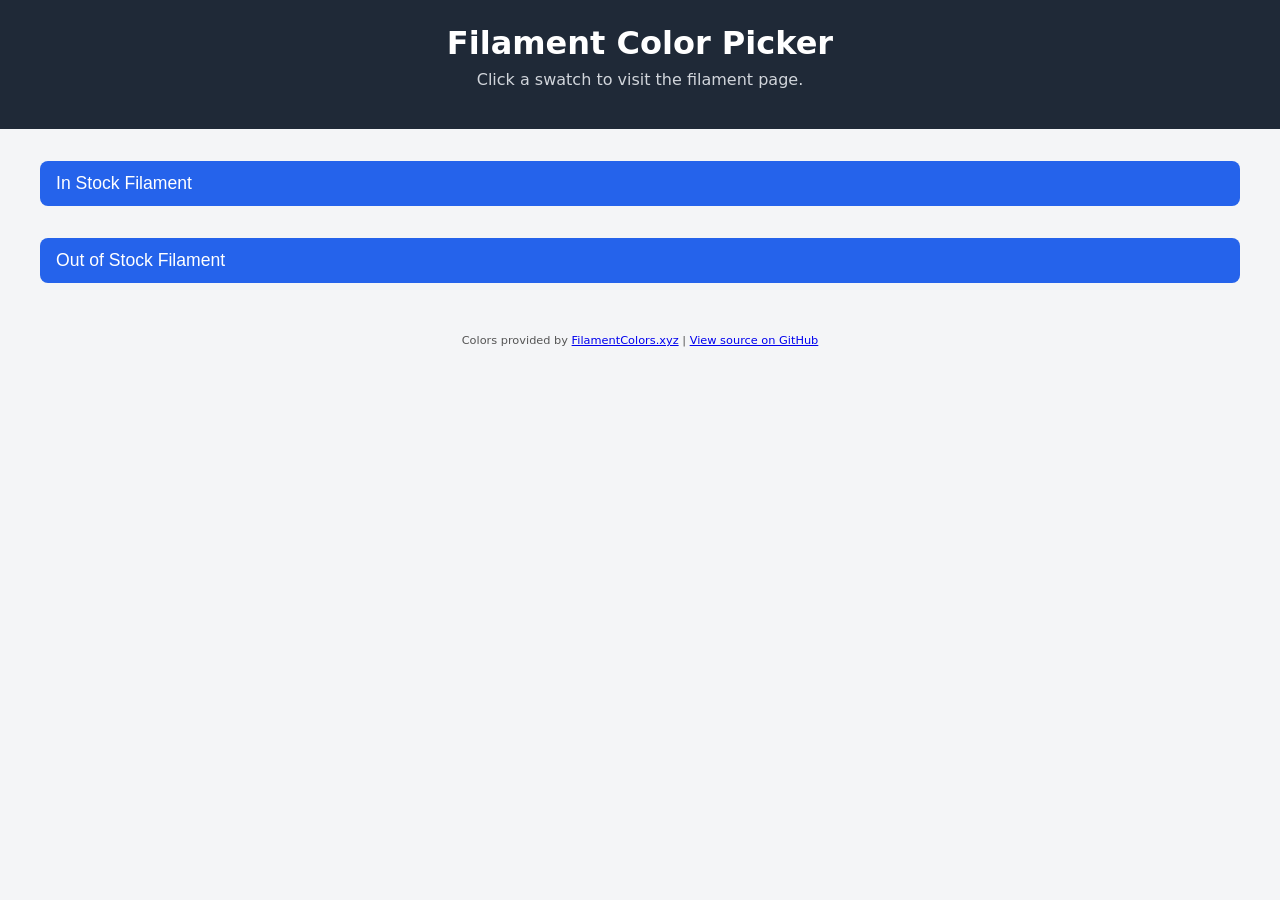
==== static/index.html @ cc7d748e "Add Github link" ====
<!DOCTYPE html>
<html lang="en">
<head>
  <meta charset="UTF-8" />
  <meta name="viewport" content="width=device-width, initial-scale=1.0" />
  <title>Filament Color Picker</title>
  <link rel="stylesheet" href="styles.css" />
</head>
<body>
  <header>
    <h1>Filament Color Picker</h1>
    <p>Click a swatch to visit the filament page.</p>
  </header>

  <main>
    <section>
      <button class="toggle-btn" data-target="in-stock">In Stock Filament</button>
      <div id="in-stock" class="swatch-grid collapse"></div>
    </section>

    <section>
      <button class="toggle-btn" data-target="out-stock">Out of Stock Filament</button>
      <div id="out-stock" class="swatch-grid collapse"></div>
    </section>
  </main>

  <footer>
    <small>
      Colors provided by 
      <a href="https://filamentcolors.xyz" target="_blank">FilamentColors.xyz</a> |
      <a href="https://github.com/ChrisLeinbach/FeedME-Colors/" target="_blank">View source on GitHub</a>
    </small>
  </footer>

  <script src="app.js"></script>
</body>
</html>
---- static/styles.css ----
/* Reset + base styles */
body {
  margin: 0;
  font-family: 'Inter', system-ui, sans-serif;
  background: #f4f5f7;
  color: #222;
}

header {
  background: #1f2937;
  color: #fff;
  padding: 1.5rem;
  text-align: center;
}

header h1 {
  margin: 0;
  font-size: 2rem;
}

header p {
  margin-top: 0.5rem;
  font-size: 1rem;
  color: #d1d5db;
}

main {
  padding: 1rem 2rem;
  max-width: 1200px;
  margin: auto;
}

.toggle-btn {
  width: 100%;
  text-align: left;
  font-size: 1.1rem;
  padding: 0.75rem 1rem;
  margin: 1rem 0 0.5rem 0;
  border: none;
  background: #2563eb;
  color: white;
  border-radius: 8px;
  cursor: pointer;
  transition: background 0.2s ease;
}

.toggle-btn:hover {
  background: #1d4ed8;
}

.collapse {
  display: none;
}

.swatch-grid {
  display: grid;
  grid-template-columns: repeat(auto-fill, minmax(180px, 1fr));
  gap: 1rem;
  margin-top: 0.5rem;
}

.card {
  background: white;
  border-radius: 12px;
  overflow: hidden;
  box-shadow: 0 2px 6px rgba(0,0,0,0.1);
  cursor: pointer;
  transition: transform 0.15s ease, box-shadow 0.15s ease;
  display: flex;
  flex-direction: column;
}

.card:hover {
  transform: translateY(-3px);
  box-shadow: 0 5px 12px rgba(0,0,0,0.2);
}

.swatch {
  height: 120px;
  background-size: cover;
  background-position: center;
}

.meta {
  padding: 0.6rem;
  font-size: 0.9rem;
}

.meta strong {
  display: block;
  margin-bottom: 0.25rem;
}

.out {
  opacity: 0.5;
  cursor: default;
}

footer {
  text-align: center;
  padding: 1rem 0;
  font-size: 0.85rem;
  color: #555;
}
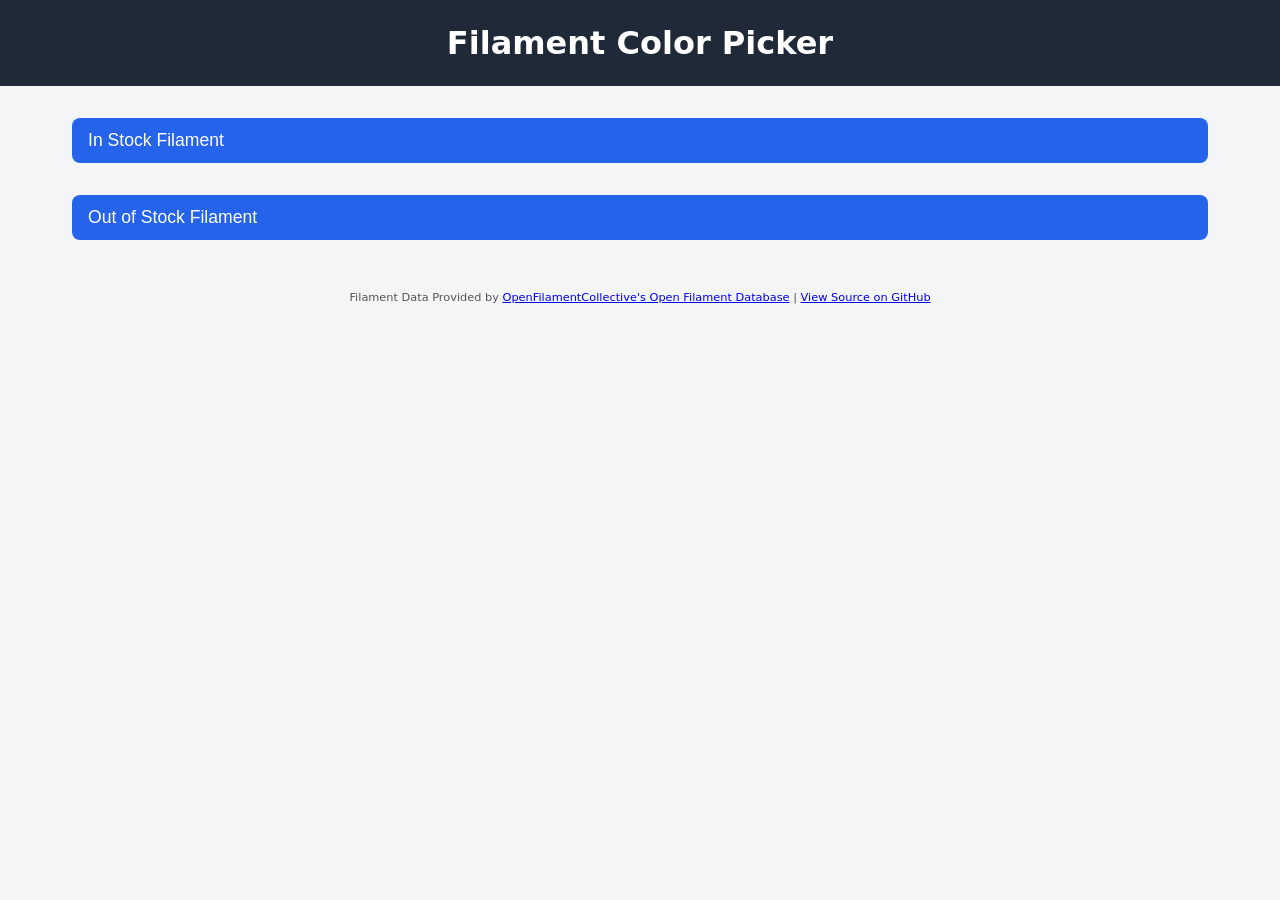
==== commit bb47f200: "Refactor to use OpenFilamentDB" ====
--- a/static/index.html
+++ b/static/index.html
@@ -9,26 +9,25 @@
 <body>
   <header>
     <h1>Filament Color Picker</h1>
-    <p>Click a swatch to visit the filament page.</p>
   </header>
 
   <main>
     <section>
       <button class="toggle-btn" data-target="in-stock">In Stock Filament</button>
-      <div id="in-stock" class="swatch-grid collapse"></div>
+      <div id="in-stock" class="swatch-grid show"></div>
     </section>
 
     <section>
       <button class="toggle-btn" data-target="out-stock">Out of Stock Filament</button>
-      <div id="out-stock" class="swatch-grid collapse"></div>
+      <div id="out-stock" class="swatch-grid"></div>
     </section>
   </main>
 
   <footer>
     <small>
-      Colors provided by 
-      <a href="https://filamentcolors.xyz" target="_blank">FilamentColors.xyz</a> |
-      <a href="https://github.com/ChrisLeinbach/FeedME-Colors/" target="_blank">View source on GitHub</a>
+      Filament Data Provided by 
+      <a href="https://github.com/OpenFilamentCollective/open-filament-database" target="_blank">OpenFilamentCollective's Open Filament Database</a> |
+      <a href="https://github.com/ChrisLeinbach/FeedME-Colors/" target="_blank">View Source on GitHub</a>
     </small>
   </footer>
 
--- a/static/styles.css
+++ b/static/styles.css
@@ -1,4 +1,9 @@
-/* Reset + base styles */
+*,
+*::before,
+*::after {
+  box-sizing: border-box;
+}
+
 body {
   margin: 0;
   font-family: 'Inter', system-ui, sans-serif;
@@ -48,15 +53,19 @@
   background: #1d4ed8;
 }
 
-.collapse {
-  display: none;
-}
-
 .swatch-grid {
   display: grid;
   grid-template-columns: repeat(auto-fill, minmax(180px, 1fr));
   gap: 1rem;
   margin-top: 0.5rem;
+
+  overflow: hidden;
+  max-height: 0;
+  transition: max-height 0.5s ease;
+}
+
+.swatch-grid.show {
+  max-height: none;
 }
 
 .card {
@@ -91,14 +100,51 @@
   margin-bottom: 0.25rem;
 }
 
-.out {
-  opacity: 0.5;
-  cursor: default;
-}
-
 footer {
   text-align: center;
   padding: 1rem 0;
   font-size: 0.85rem;
   color: #555;
+}
+
+.meta .line {
+  display: block;
+  margin-bottom: 0.25rem;
+}
+
+.meta .hex {
+  font-weight: 500;
+  color: #555;
+}
+
+.meta .name {
+  font-size: 1rem;
+}
+
+.badges {
+  display: flex;
+  flex-direction: column;
+  gap: 0.3rem;
+  margin-top: 0.5rem;
+}
+
+.badge {
+  display: block;          
+  width: 100%;
+  text-align: center;
+  padding: 0.3rem 0.5rem;
+  font-size: 0.75rem;
+  font-weight: 600;
+  border-radius: 6px;
+  box-sizing: border-box;
+}
+
+.badge.in-stock {
+  background: #10b981;
+  color: white;
+}
+
+.badge.out-stock {
+  background: #ef4444;
+  color: white;
 }
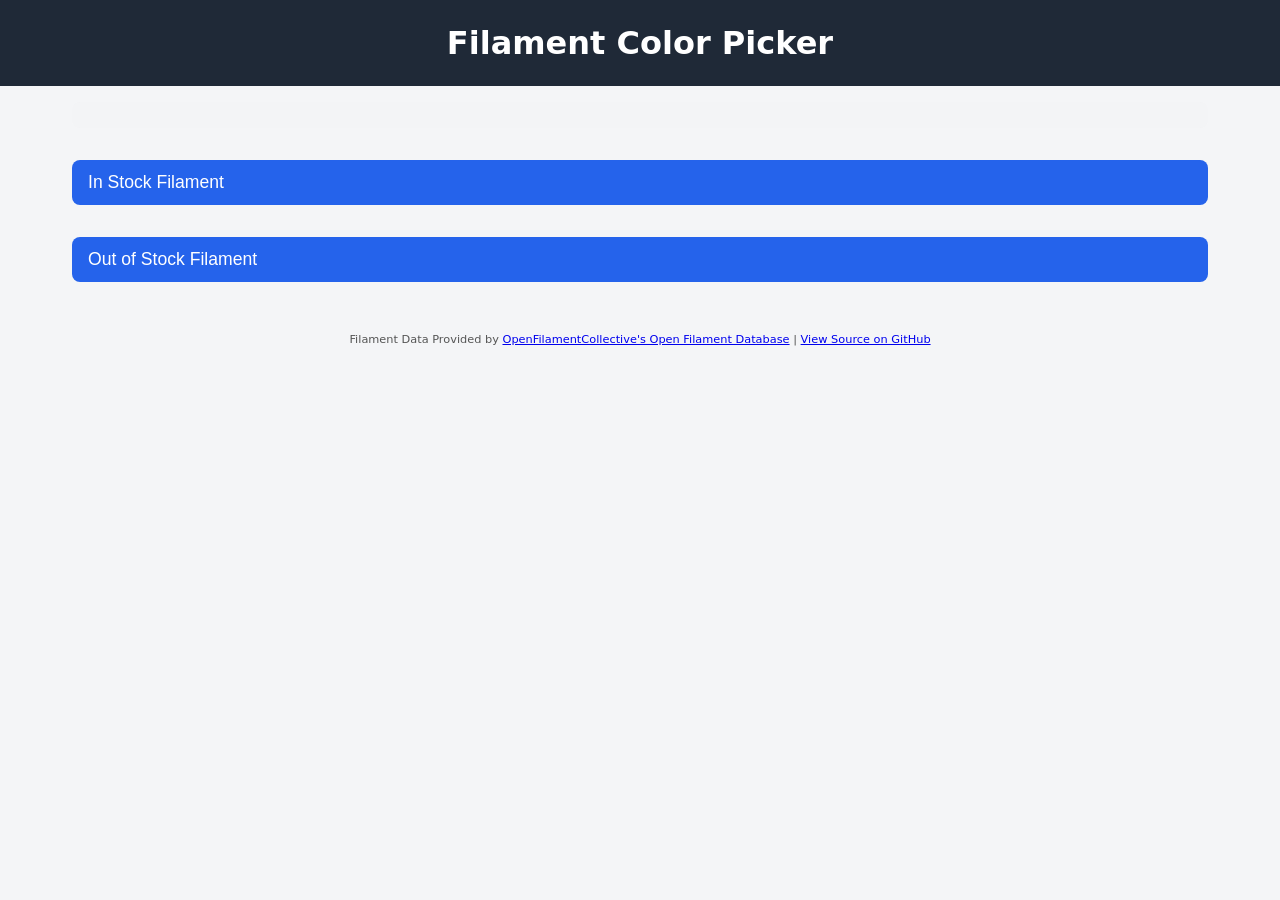
==== commit 72910018: "Add date info to page." ====
--- a/static/index.html
+++ b/static/index.html
@@ -12,6 +12,8 @@
   </header>
 
   <main>
+    <div id="update-info" class="update-info"></div>
+
     <section>
       <button class="toggle-btn" data-target="in-stock">In Stock Filament</button>
       <div id="in-stock" class="swatch-grid show"></div>
--- a/static/styles.css
+++ b/static/styles.css
@@ -110,15 +110,12 @@
 .meta .line {
   display: block;
   margin-bottom: 0.25rem;
-}
-
-.meta .hex {
   font-weight: 500;
   color: #555;
 }
 
 .meta .name {
-  font-size: 1rem;
+  text-transform: capitalize;
 }
 
 .badges {
@@ -139,12 +136,32 @@
   box-sizing: border-box;
 }
 
-.badge.in-stock {
-  background: #10b981;
+.badge.out-stock {
+  background: #ef4444;
   color: white;
 }
 
-.badge.out-stock {
-  background: #ef4444;
-  color: white;
+.empty-message {
+  width: 100%;            
+  padding: 1.2em;           
+  background-color: #f9f9f9;
+  border: 2px dashed #ccc;
+  border-radius: 8px;      
+  text-align: center;        
+  font-style: italic;
+  color: #555;       
+  box-sizing: border-box;
+  margin-bottom: 0.5em;
+}
+
+.update-info {
+  background: #f3f4f6;
+  padding: 0.8rem 1rem;
+  border-radius: 8px;
+  margin-bottom: 1rem;
+  font-size: 0.85rem;
+  color: #555;
+  display: flex;
+  flex-direction: column;
+  gap: 0.2rem;
 }
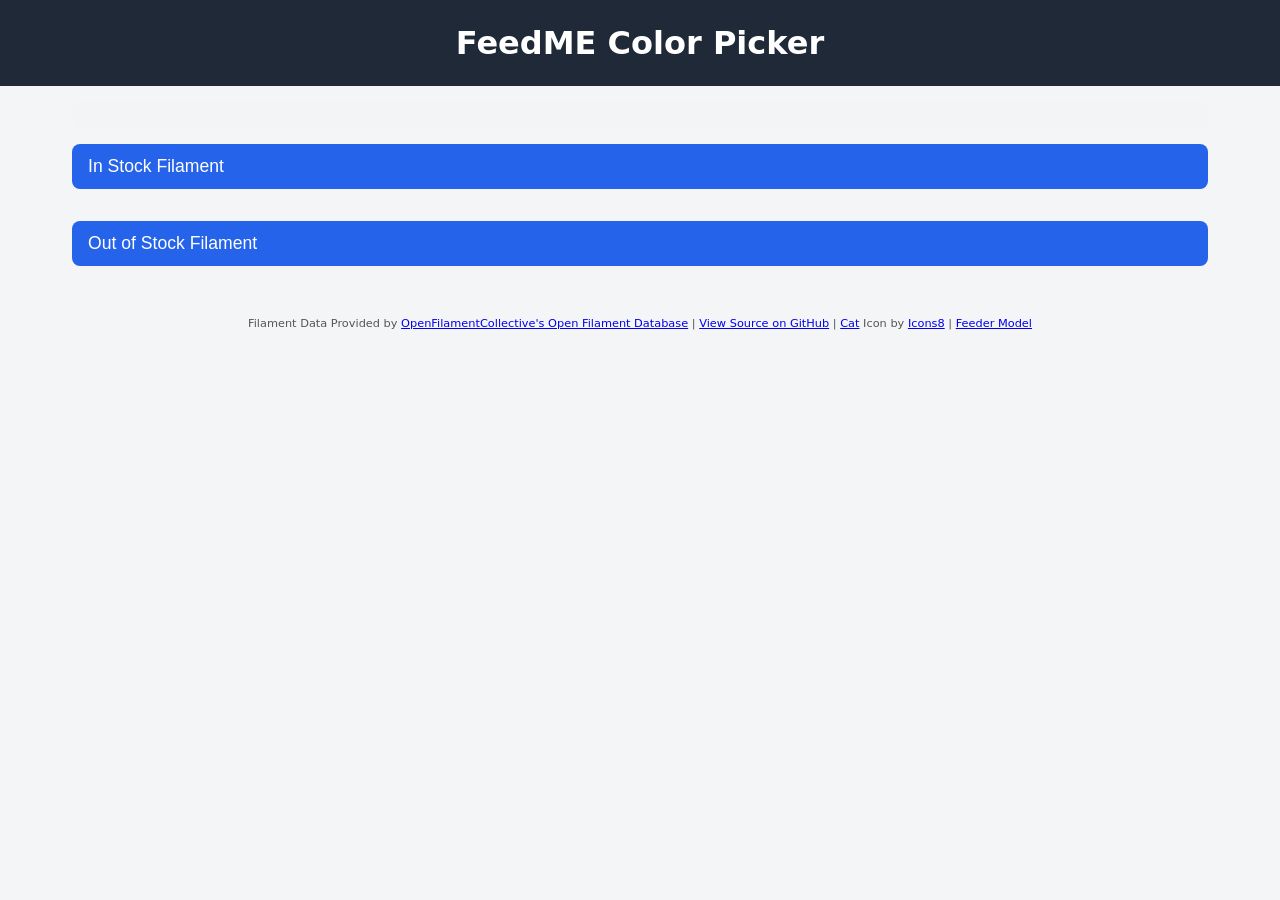
==== commit 77b9b437: "Add favicon, adjust update spacing, and add link to model." ====
--- a/static/index.html
+++ b/static/index.html
@@ -5,10 +5,13 @@
   <meta name="viewport" content="width=device-width, initial-scale=1.0" />
   <title>Filament Color Picker</title>
   <link rel="stylesheet" href="styles.css" />
+  <link rel="icon" type="image/png" sizes="96x96" href="/icons/icons8-cat-pastel-glyph-96.png">
+  <link rel="icon" type="image/png" sizes="32x32" href="/icons/icons8-cat-pastel-glyph-32.png">
+  <link rel="icon" type="image/png" sizes="16x16" href="/icons/icons8-cat-pastel-glyph-16.png">
 </head>
 <body>
   <header>
-    <h1>Filament Color Picker</h1>
+    <h1>FeedME Color Picker</h1>
   </header>
 
   <main>
@@ -27,12 +30,14 @@
 
   <footer>
     <small>
-      Filament Data Provided by 
+      Filament Data Provided by
       <a href="https://github.com/OpenFilamentCollective/open-filament-database" target="_blank">OpenFilamentCollective's Open Filament Database</a> |
-      <a href="https://github.com/ChrisLeinbach/FeedME-Colors/" target="_blank">View Source on GitHub</a>
+      <a href="https://github.com/ChrisLeinbach/FeedME-Colors/" target="_blank">View Source on GitHub</a> |
+      <a href="https://icons8.com/icon/121371/cat" target="_blank">Cat</a> Icon by <a href="https://icons8.com" target="_blank">Icons8</a> |
+      <a href="https://makerworld.com/en/models/871558-feedme-cat-megaesophagus-feeder" target="_blank">Feeder Model</a>
     </small>
   </footer>
 
   <script src="app.js"></script>
 </body>
-</html>+</html>
--- a/static/styles.css
+++ b/static/styles.css
@@ -126,7 +126,7 @@
 }
 
 .badge {
-  display: block;          
+  display: block;
   width: 100%;
   text-align: center;
   padding: 0.3rem 0.5rem;
@@ -142,14 +142,14 @@
 }
 
 .empty-message {
-  width: 100%;            
-  padding: 1.2em;           
+  width: 100%;
+  padding: 1.2em;
   background-color: #f9f9f9;
   border: 2px dashed #ccc;
-  border-radius: 8px;      
-  text-align: center;        
+  border-radius: 8px;
+  text-align: center;
   font-style: italic;
-  color: #555;       
+  color: #555;
   box-sizing: border-box;
   margin-bottom: 0.5em;
 }
@@ -158,10 +158,9 @@
   background: #f3f4f6;
   padding: 0.8rem 1rem;
   border-radius: 8px;
-  margin-bottom: 1rem;
   font-size: 0.85rem;
   color: #555;
   display: flex;
   flex-direction: column;
   gap: 0.2rem;
-}+}
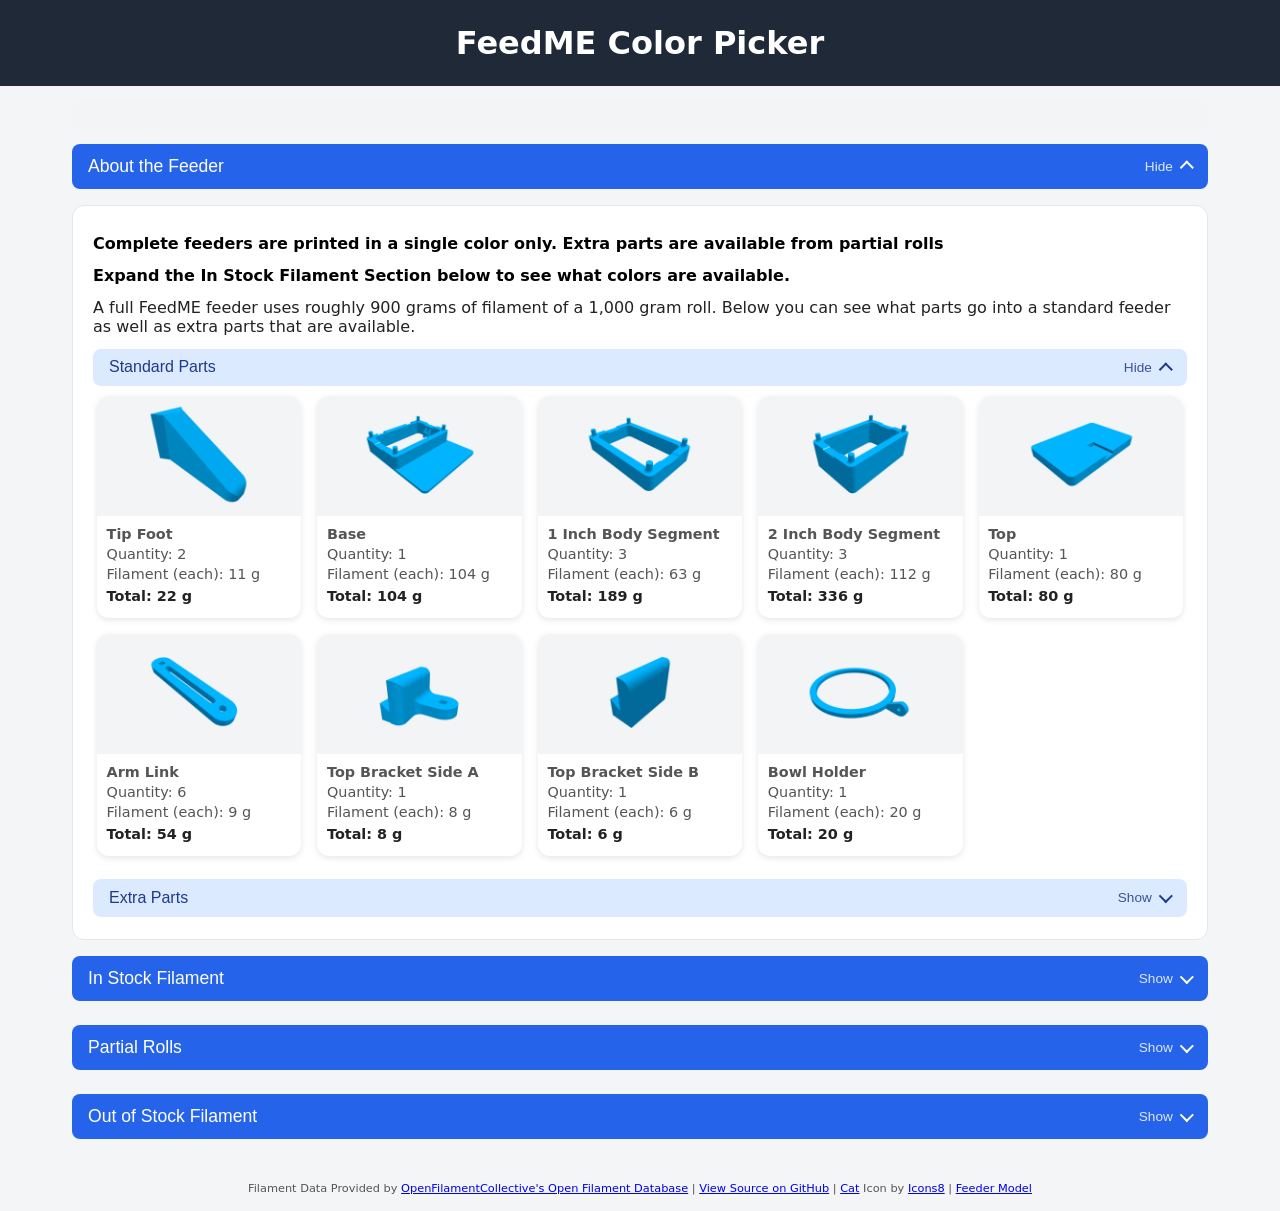
==== commit 15dc127c: "Refactor to include more info about the feeder. Include parts, images, and filament usage info." ====
--- a/static/index.html
+++ b/static/index.html
@@ -3,7 +3,7 @@
 <head>
   <meta charset="UTF-8" />
   <meta name="viewport" content="width=device-width, initial-scale=1.0" />
-  <title>Filament Color Picker</title>
+  <title>FeedME Color Picker</title>
   <link rel="stylesheet" href="styles.css" />
   <link rel="icon" type="image/png" sizes="96x96" href="/icons/icons8-cat-pastel-glyph-96.png">
   <link rel="icon" type="image/png" sizes="32x32" href="/icons/icons8-cat-pastel-glyph-32.png">
@@ -18,13 +18,64 @@
     <div id="update-info" class="update-info"></div>
 
     <section>
+      <button class="toggle-btn" data-target="parts-info">About the Feeder</button>
+      <div id="parts-info" class="collapsible show">
+        <div class="parts-info">
+          <p>
+            <p style="color: #000;"><strong>Complete feeders are printed in a single color only. Extra parts are available from partial rolls</strong></p>
+            <p style="color: #000;"><strong>Expand the In Stock Filament Section below to see what colors are available.</strong></p>
+            A full FeedME feeder uses roughly 900 grams of filament of a 1,000 gram roll.
+            Below you can see what parts go into a standard feeder as well as extra parts that are available.
+          </p>
+
+          <div class="parts-subsection">
+            <button class="toggle-btn toggle-btn--sub" data-target="standard-parts">Standard Parts</button>
+            <div id="standard-parts" class="collapsible show">
+              <div id="parts-grid" class="parts-grid"></div>
+            </div>
+          </div>
+
+          <div class="parts-subsection">
+            <button class="toggle-btn toggle-btn--sub" data-target="extra-parts">Extra Parts</button>
+            <div id="extra-parts" class="collapsible">
+              <p class="parts-sub-note">
+                These parts are available on request (possibly at an extra cost) and are not
+                included with the standard feeder.
+              </p>
+              <div id="extra-parts-grid" class="parts-grid"></div>
+            </div>
+          </div>
+        </div>
+      </div>
+    </section>
+
+    <section>
       <button class="toggle-btn" data-target="in-stock">In Stock Filament</button>
-      <div id="in-stock" class="swatch-grid show"></div>
+      <div id="in-stock" class="swatch-grid" data-empty="No in stock items to show.">
+        <p class="section-note">
+          Filament in this section is available for standard feeders.
+          Each standard feeder uses about 90% of a roll.
+        </p>
+      </div>
+    </section>
+
+    <section>
+      <button class="toggle-btn" data-target="partial-stock">Partial Rolls</button>
+      <div id="partial-stock" class="swatch-grid" data-empty="No partial rolls to show.">
+        <p class="section-note">
+          Partial rolls aren't enough for a standard feeder but they can be used for extra parts.
+        </p>
+      </div>
     </section>
 
     <section>
       <button class="toggle-btn" data-target="out-stock">Out of Stock Filament</button>
-      <div id="out-stock" class="swatch-grid"></div>
+      <div id="out-stock" class="swatch-grid" data-empty="No out of stock items to show.">
+        <p class="section-note">
+          <strong>No filament left.</strong>
+          These colors aren't available right now, so no feeders can be printed in them.
+        </p>
+      </div>
     </section>
   </main>
 
--- a/static/styles.css
+++ b/static/styles.css
@@ -36,6 +36,10 @@
 }
 
 .toggle-btn {
+  display: flex;
+  align-items: center;
+  justify-content: space-between;
+  gap: 1rem;
   width: 100%;
   text-align: left;
   font-size: 1.1rem;
@@ -164,3 +168,132 @@
   flex-direction: column;
   gap: 0.2rem;
 }
+
+.section-note {
+  grid-column: 1 / -1;
+  margin: 0;
+  padding: 0.9rem 1.1rem;
+  background: #e9edf3;
+  border: 1px solid #1f2937;
+  border-left-width: 6px;
+  border-radius: 8px;
+  font-size: 0.975rem;
+  line-height: 1.4;
+  color: #1f2937;
+}
+
+.section-note strong {
+  display: block;
+  margin-bottom: 0.15rem;
+  font-size: 1rem;
+}
+
+.collapsible {
+  overflow: hidden;
+  max-height: 0;
+  transition: max-height 0.5s ease;
+}
+
+.collapsible.show {
+  max-height: none;
+}
+
+.parts-info {
+  margin-top: 0.5rem;
+  padding: 1rem 1.25rem;
+  background: white;
+  border: 1px solid #e5e7eb;
+  border-radius: 12px;
+}
+
+.parts-info p {
+  margin: 0 0 0.8rem;
+  color: #555;
+}
+
+.parts-grid {
+  display: grid;
+  grid-template-columns: repeat(auto-fill, minmax(180px, 1fr));
+  gap: 1rem;
+  padding: 0.25rem 0.25rem 0.75rem;
+}
+
+.toggle-btn--sub {
+  margin: 0.75rem 0 0.4rem;
+  padding: 0.6rem 1rem;
+  font-size: 1rem;
+  background: #dbeafe;
+  color: #1e3a8a;
+}
+
+.toggle-btn--sub:hover {
+  background: #bfdbfe;
+}
+
+.parts-sub-note {
+  padding: 0 0.25rem;
+}
+
+.part-card,
+.part-card:hover {
+  cursor: default;
+  transform: none;
+  box-shadow: 0 2px 6px rgba(0,0,0,0.1);
+}
+
+.part-image {
+  height: 120px;
+  background: #f3f4f6;
+  display: flex;
+  align-items: center;
+  justify-content: center;
+}
+
+.part-image img {
+  max-width: 100%;
+  max-height: 100%;
+  object-fit: contain;
+}
+
+.meta .total-line {
+  margin-top: 0.4rem;
+  color: #222;
+  font-weight: 700;
+}
+
+.toggle-meta {
+  display: inline-flex;
+  align-items: center;
+  gap: 0.6rem;
+  flex-shrink: 0;
+}
+
+.toggle-hint {
+  font-size: 0.85rem;
+  font-weight: 500;
+  opacity: 0.85;
+}
+
+.chevron {
+  width: 0.6rem;
+  height: 0.6rem;
+  border-right: 2.5px solid currentColor;
+  border-bottom: 2.5px solid currentColor;
+  transform: translateY(-2px) rotate(45deg);
+  transition: transform 0.3s ease;
+}
+
+.toggle-btn[aria-expanded="true"] .chevron {
+  transform: translateY(2px) rotate(-135deg);
+}
+
+.toggle-btn:focus-visible {
+  outline: 3px solid #93c5fd;
+  outline-offset: 2px;
+}
+
+@media (prefers-reduced-motion: reduce) {
+  .chevron {
+    transition: none;
+  }
+}
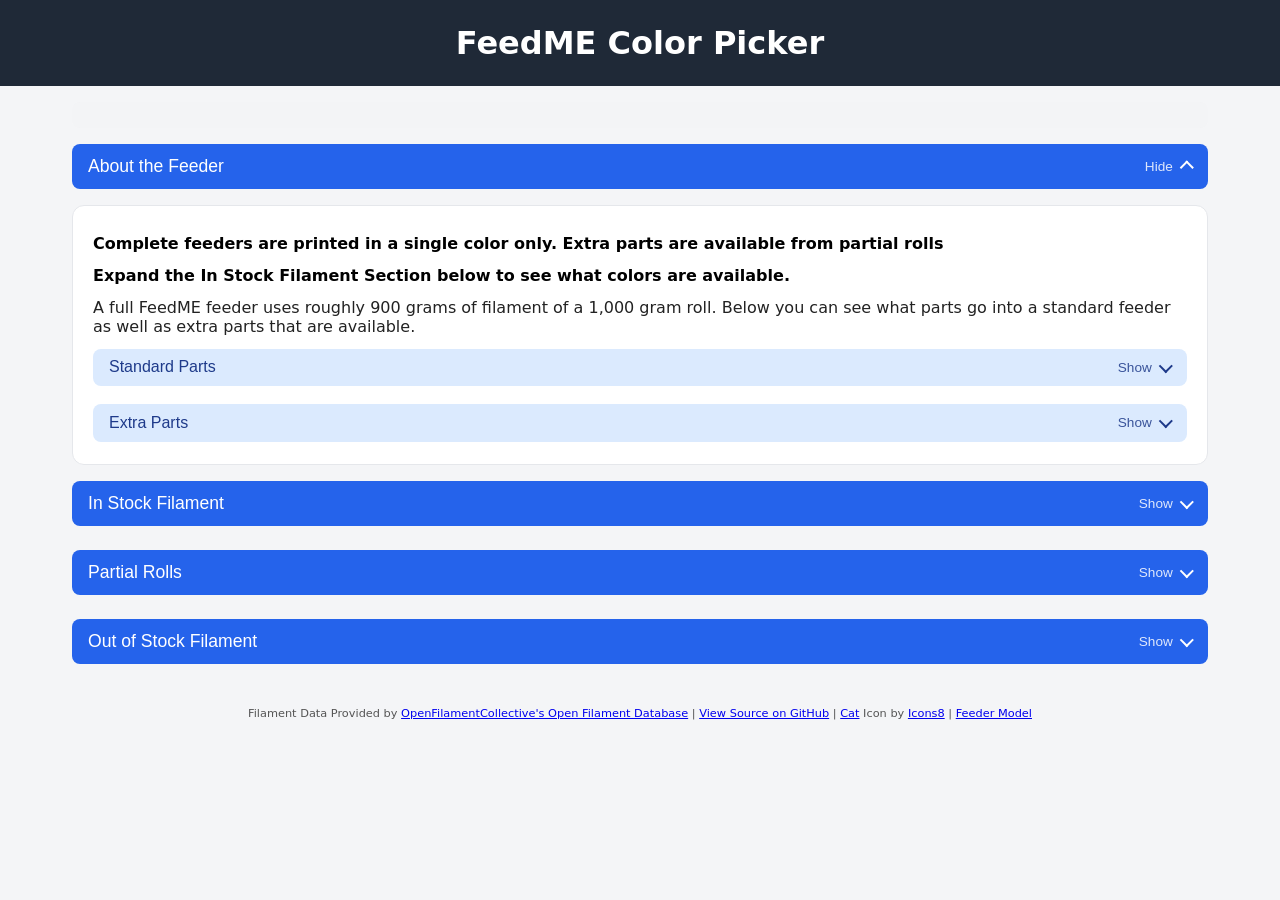
==== commit 19243b39: "Collapse parts by default, fix out of stock text." ====
--- a/static/index.html
+++ b/static/index.html
@@ -30,7 +30,7 @@
 
           <div class="parts-subsection">
             <button class="toggle-btn toggle-btn--sub" data-target="standard-parts">Standard Parts</button>
-            <div id="standard-parts" class="collapsible show">
+            <div id="standard-parts" class="collapsible">
               <div id="parts-grid" class="parts-grid"></div>
             </div>
           </div>
@@ -72,8 +72,7 @@
       <button class="toggle-btn" data-target="out-stock">Out of Stock Filament</button>
       <div id="out-stock" class="swatch-grid" data-empty="No out of stock items to show.">
         <p class="section-note">
-          <strong>No filament left.</strong>
-          These colors aren't available right now, so no feeders can be printed in them.
+          The following filaments are out of stock. More may be on the way.
         </p>
       </div>
     </section>
